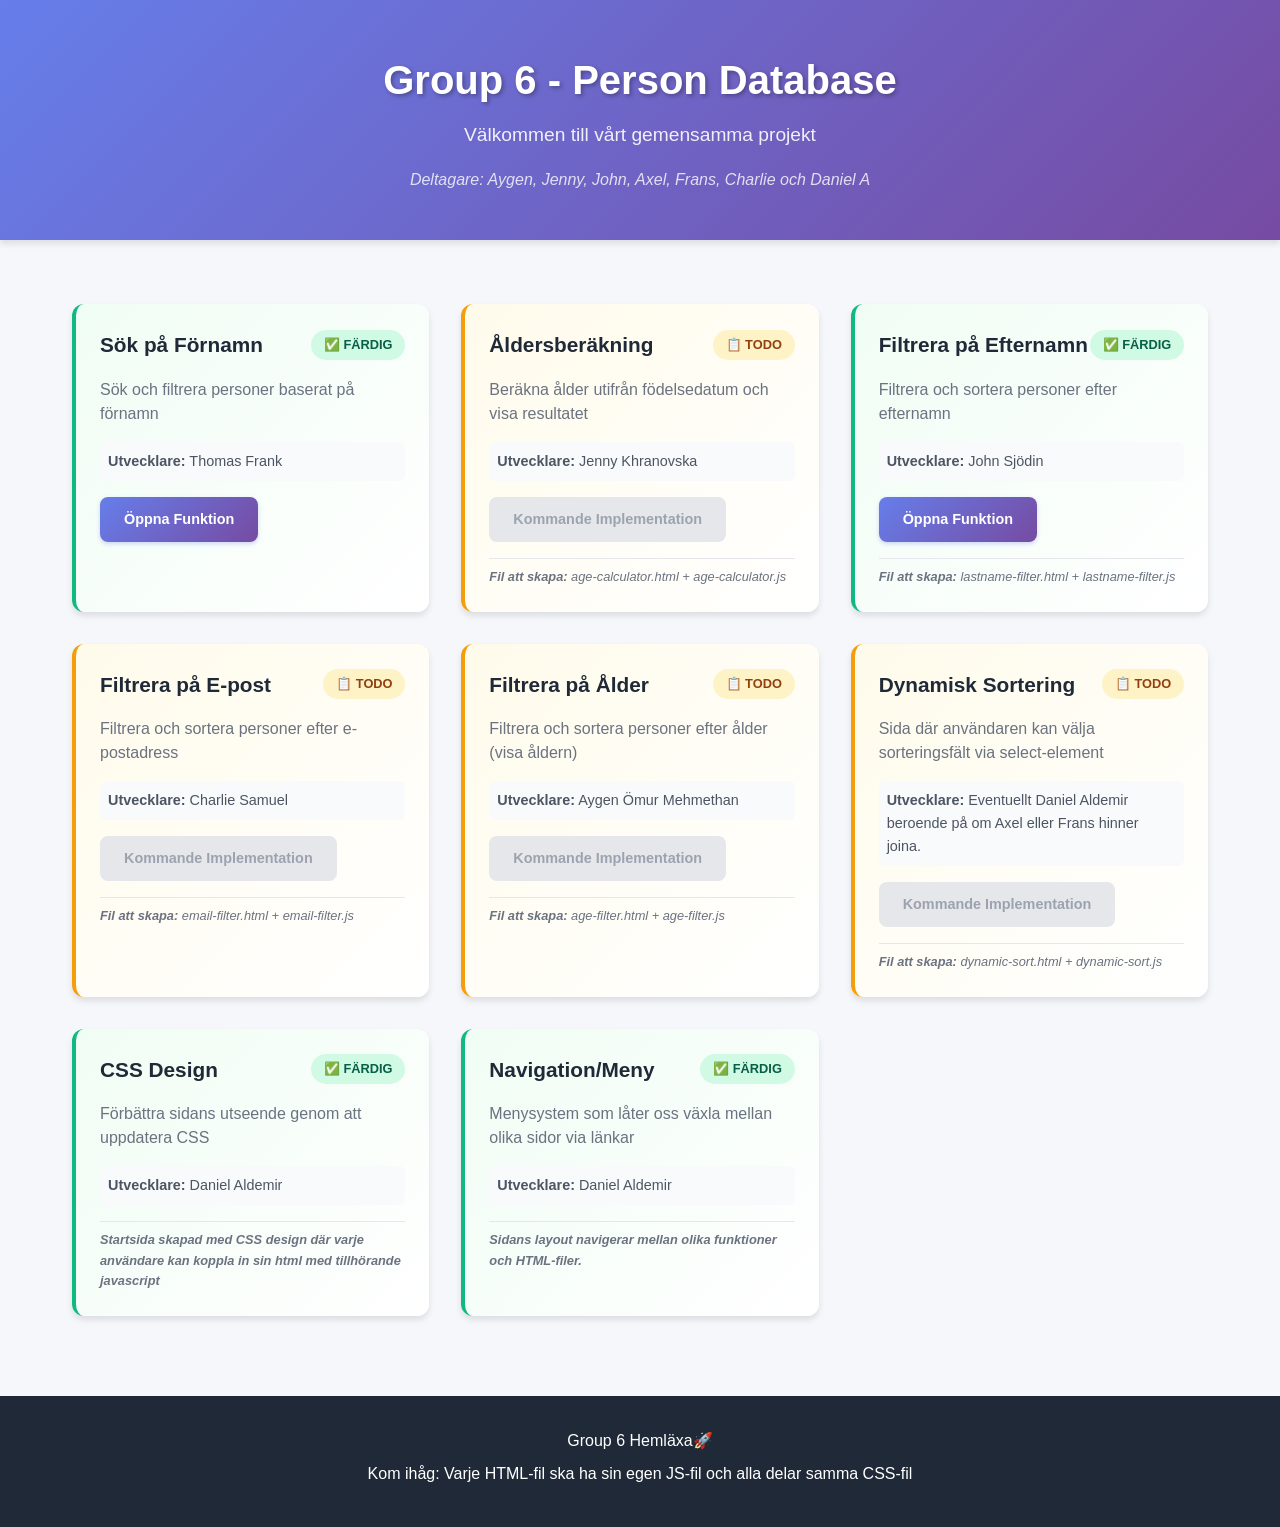
==== index.html @ 484a7b54 "Update status: John Sjödin completed lastname filter functionality - Changed status from TODO to COM" ====
<!DOCTYPE html>
<html lang="en">
<head>
  <meta charset="UTF-8">
  <meta name="viewport" content="width=device-width, initial-scale=1.0">
  <title>Group 6 - Person Database Hub</title>
  <link rel="stylesheet" href="style.css">
</head>
<body>
  <header class="main-header">
    <h1>Group 6 - Person Database</h1>
    <p class="subtitle">Välkommen till vårt gemensamma projekt</p>
    <p class="team-info">Deltagare: Aygen, Jenny, John, Axel, Frans, Charlie och Daniel A</p>
  </header>

  <main class="hub-container">
    <div class="functions-grid">
      
      <!-- Funktion 1: Sök på förnamn (FÄRDIG) -->
      <div class="function-card completed">
        <div class="function-header">
          <h3>Sök på Förnamn</h3>
          <span class="status-badge completed">✅ FÄRDIG</span>
        </div>
        <p class="function-description">Sök och filtrera personer baserat på förnamn</p>
        <div class="developer-info">
          <strong>Utvecklare:</strong> Thomas Frank
        </div>
        <div class="function-actions">
          <a href="firstname-filter.html" class="btn primary">Öppna Funktion</a>
        </div>
      </div>

      <!-- Funktion 2: Åldersberäkning -->
      <div class="function-card todo">
        <div class="function-header">
          <h3>Åldersberäkning</h3>
          <span class="status-badge todo">📋 TODO</span>
        </div>
        <p class="function-description">Beräkna ålder utifrån födelsedatum och visa resultatet</p>
        <div class="developer-info">
          <strong>Utvecklare:</strong>  Jenny Khranovska
        </div>
        <div class="function-actions">
          <span class="btn disabled">Kommande Implementation</span>
        </div>
        <div class="tech-notes">
          <strong>Fil att skapa:</strong> age-calculator.html + age-calculator.js
        </div>
      </div>

      <!-- Funktion 3: Filtrera på efternamn -->
      <div class="function-card completed">
        <div class="function-header">
          <h3>Filtrera på Efternamn</h3>
          <span class="status-badge completed">✅ FÄRDIG</span>
        </div>
        <p class="function-description">Filtrera och sortera personer efter efternamn</p>
        <div class="developer-info">
          <strong>Utvecklare:</strong> John Sjödin
        </div>
        <div class="function-actions">
          <a href="lastname-filter.html" class="btn primary">Öppna Funktion</a>
        </div>
        <div class="tech-notes">
          <strong>Fil att skapa:</strong> lastname-filter.html + lastname-filter.js
        </div>
      </div>

      <!-- Funktion 4: Filtrera på e-post -->
      <div class="function-card todo">
        <div class="function-header">
          <h3>Filtrera på E-post</h3>
          <span class="status-badge todo">📋 TODO</span>
        </div>
        <p class="function-description">Filtrera och sortera personer efter e-postadress</p>
        <div class="developer-info">
          <strong>Utvecklare:</strong> Charlie Samuel
        </div>
        <div class="function-actions">
          <span class="btn disabled">Kommande Implementation</span>
        </div>
        <div class="tech-notes">
          <strong>Fil att skapa:</strong> email-filter.html + email-filter.js
        </div>
      </div>

      <!-- Funktion 5: Filtrera på ålder -->
      <div class="function-card todo">
        <div class="function-header">
          <h3>Filtrera på Ålder</h3>
          <span class="status-badge todo">📋 TODO</span>
        </div>
        <p class="function-description">Filtrera och sortera personer efter ålder (visa åldern)</p>
        <div class="developer-info">
          <strong>Utvecklare:</strong> Aygen Ömur Mehmethan
        </div>
        <div class="function-actions">
          <span class="btn disabled">Kommande Implementation</span>
        </div>
        <div class="tech-notes">
          <strong>Fil att skapa:</strong> age-filter.html + age-filter.js
        </div>
      </div>

      <!-- Funktion 6: Dynamisk sortering -->
      <div class="function-card todo">
        <div class="function-header">
          <h3>Dynamisk Sortering</h3>
          <span class="status-badge todo">📋 TODO</span>
        </div>
        <p class="function-description">Sida där användaren kan välja sorteringsfält via select-element</p>
        <div class="developer-info">
          <strong>Utvecklare:</strong>  Eventuellt Daniel Aldemir beroende på om Axel eller Frans hinner joina.
        </div>
        <div class="function-actions">
          <span class="btn disabled">Kommande Implementation</span>
        </div>
        <div class="tech-notes">
          <strong>Fil att skapa:</strong> dynamic-sort.html + dynamic-sort.js
        </div>
      </div>

      <!-- Funktion 7: CSS-förbättringar -->
        <div class="function-card completed">
          <div class="function-header">
            <h3>CSS Design</h3>
            <span class="status-badge completed">✅ FÄRDIG</span>
        </div>

        <p class="function-description">Förbättra sidans utseende genom att uppdatera CSS</p>
        <div class="developer-info">
          <strong>Utvecklare:</strong> Daniel Aldemir
        </div>
        <div class="tech-notes">
          <strong>Startsida skapad med CSS design där varje användare kan koppla in sin html med tillhörande javascript</strong> 
        </div>
      </div>

      <!-- Funktion 8: Menysystem -->
       <div class="function-card completed">
        <div class="function-header">
          <h3>Navigation/Meny</h3>
          <span class="status-badge completed">✅ FÄRDIG</span>
        </div>
        <p class="function-description">Menysystem som låter oss växla mellan olika sidor via länkar</p>
        <div class="developer-info">
          <strong>Utvecklare:</strong> Daniel Aldemir
        </div>
        <div class="tech-notes">
          <strong>Sidans layout navigerar mellan olika funktioner och HTML-filer.</strong> 
        </div>
      </div>

    </div>
  </main>

  <footer class="main-footer">
    <p>Group 6 Hemläxa🚀</p>
    <p>Kom ihåg: Varje HTML-fil ska ha sin egen JS-fil och alla delar samma CSS-fil</p>
  </footer>

</body>
</html>
---- style.css ----
/* ==========================================================================
   GRUND STYLING OCH RESET
   ========================================================================== */

* {
  margin: 0;
  padding: 0;
  box-sizing: border-box;
}

body {
  font-family: 'Segoe UI', Tahoma, Geneva, Verdana, sans-serif;
  line-height: 1.6;
  color: #333;
  background-color: #f5f7fa;
}

/* ==========================================================================
   HUB-SIDA STYLING
   ========================================================================== */

.main-header {
  background: linear-gradient(135deg, #667eea 0%, #764ba2 100%);
  color: white;
  text-align: center;
  padding: 3rem 2rem;
  box-shadow: 0 4px 6px rgba(0, 0, 0, 0.1);
}

.main-header h1 {
  font-size: 2.5rem;
  font-weight: 700;
  margin-bottom: 0.5rem;
  text-shadow: 2px 2px 4px rgba(0, 0, 0, 0.3);
}

.subtitle {
  font-size: 1.2rem;
  margin-bottom: 1rem;
  opacity: 0.9;
}

.team-info {
  font-size: 1rem;
  opacity: 0.8;
  font-style: italic;
}

.hub-container {
  max-width: 1200px;
  margin: 2rem auto;
  padding: 2rem;
}

.functions-grid {
  display: grid;
  grid-template-columns: repeat(auto-fit, minmax(350px, 1fr));
  gap: 2rem;
}

/* ==========================================================================
   FUNKTIONS-KORT
   ========================================================================== */

.function-card {
  background: white;
  border-radius: 12px;
  box-shadow: 0 4px 6px rgba(0, 0, 0, 0.1);
  padding: 1.5rem;
  transition: transform 0.3s ease, box-shadow 0.3s ease;
  border-left: 4px solid #ddd;

}

.function-card:hover {
  transform: translateY(-2px);
  box-shadow: 0 8px 15px rgba(0, 0, 0, 0.15);
}

.function-card.completed {
  border-left-color: #10b981;
  background: linear-gradient(135deg, #f0fdf4 0%, #ffffff 100%);
}

.function-card.todo {
  border-left-color: #f59e0b;
  background: linear-gradient(135deg, #fffbeb 0%, #ffffff 100%);
}

.function-header {
  display: flex;
  justify-content: space-between;
  align-items: center;
  margin-bottom: 1rem;
}

.function-header h3 {
  font-size: 1.3rem;
  color: #1f2937;
  margin: 0;
}

.status-badge {
  padding: 0.3rem 0.8rem;
  border-radius: 20px;
  font-size: 0.8rem;
  font-weight: 600;
}

.status-badge.completed {
  background-color: #d1fae5;
  color: #065f46;
}

.status-badge.todo {
  background-color: #fef3c7;
  color: #92400e;
}

.function-description {
  color: #6b7280;
  margin-bottom: 1rem;
  line-height: 1.5;
}

.developer-info {
  margin-bottom: 1rem;
  padding: 0.5rem;
  background-color: #f9fafb;
  border-radius: 6px;
  font-size: 0.9rem;
  color: #4b5563;
}

.function-actions {
  margin-bottom: 1rem;
}

.tech-notes {
  font-size: 0.8rem;
  color: #6b7280;
  font-style: italic;
  padding-top: 0.5rem;
  border-top: 1px solid #e5e7eb;
}

/* ==========================================================================
   KNAPPAR
   ========================================================================== */

.btn {
  display: inline-block;
  padding: 0.7rem 1.5rem;
  border-radius: 8px;
  text-decoration: none;
  font-weight: 600;
  font-size: 0.9rem;
  transition: all 0.3s ease;
  border: none;
  cursor: pointer;
}

.btn.primary {
  background: linear-gradient(135deg, #667eea 0%, #764ba2 100%);
  color: white;
  box-shadow: 0 2px 4px rgba(102, 126, 234, 0.3);
}

.btn.primary:hover {
  transform: translateY(-1px);
  box-shadow: 0 4px 8px rgba(102, 126, 234, 0.4);
}

.btn.disabled {
  background-color: #e5e7eb;
  color: #9ca3af;
  cursor: not-allowed;
}

/* ==========================================================================
   FOOTER
   ========================================================================== */

.main-footer {
  text-align: center;
  padding: 2rem;
  background-color: #1f2937;
  color: white;
  margin-top: 3rem;
}

.main-footer p {
  margin-bottom: 0.5rem;
}



/* ==========================================================================
   BEFINTLIGA KOMPONENTER (för search-by-firstname och framtida sidor)
   ========================================================================== */

.person {
  padding: 20px;
  border: 1px solid #e5e7eb;
  border-radius: 10px;
  margin-bottom: 20px;
  background: white;
  box-shadow: 0 2px 4px rgba(0, 0, 0, 0.1);
}

.input-header{
  margin-top: 10px;
}

.search-field {
  width: calc(100% - 25px);
  margin-bottom: 20px;
  padding: 12px;
  border: 2px solid #e5e7eb;
  border-radius: 8px;
  font-size: 1rem;
  transition: border-color 0.3s ease;
}

.search-field:focus {
  outline: none;
  border-color: #667eea;
  box-shadow: 0 0 0 3px rgba(102, 126, 234, 0.1);
}

/* ==========================================================================
   GEMENSAM SIDSTYLING (för individuella funktions-sidor)
   ========================================================================== */

.page-header {
  background: linear-gradient(135deg, #667eea 0%, #764ba2 100%);
  color: white;
  padding: 2rem;
  text-align: center;
  position: relative;
}

.back-link {
  position: absolute;
  top: 1rem;
  left: 1rem;
  color: white;
  text-decoration: none;
  padding: 0.5rem 1rem;
  border-radius: 20px;
  background: rgba(255, 255, 255, 0.2);
  transition: background 0.3s ease;
}

.back-link:hover {
  background: rgba(255, 255, 255, 0.3);
}

.content-container {
  max-width: 800px;
  margin: 2rem auto;
  padding: 2rem;
  background: white;
  border-radius: 12px;
  box-shadow: 0 4px 6px rgba(0, 0, 0, 0.1);
}
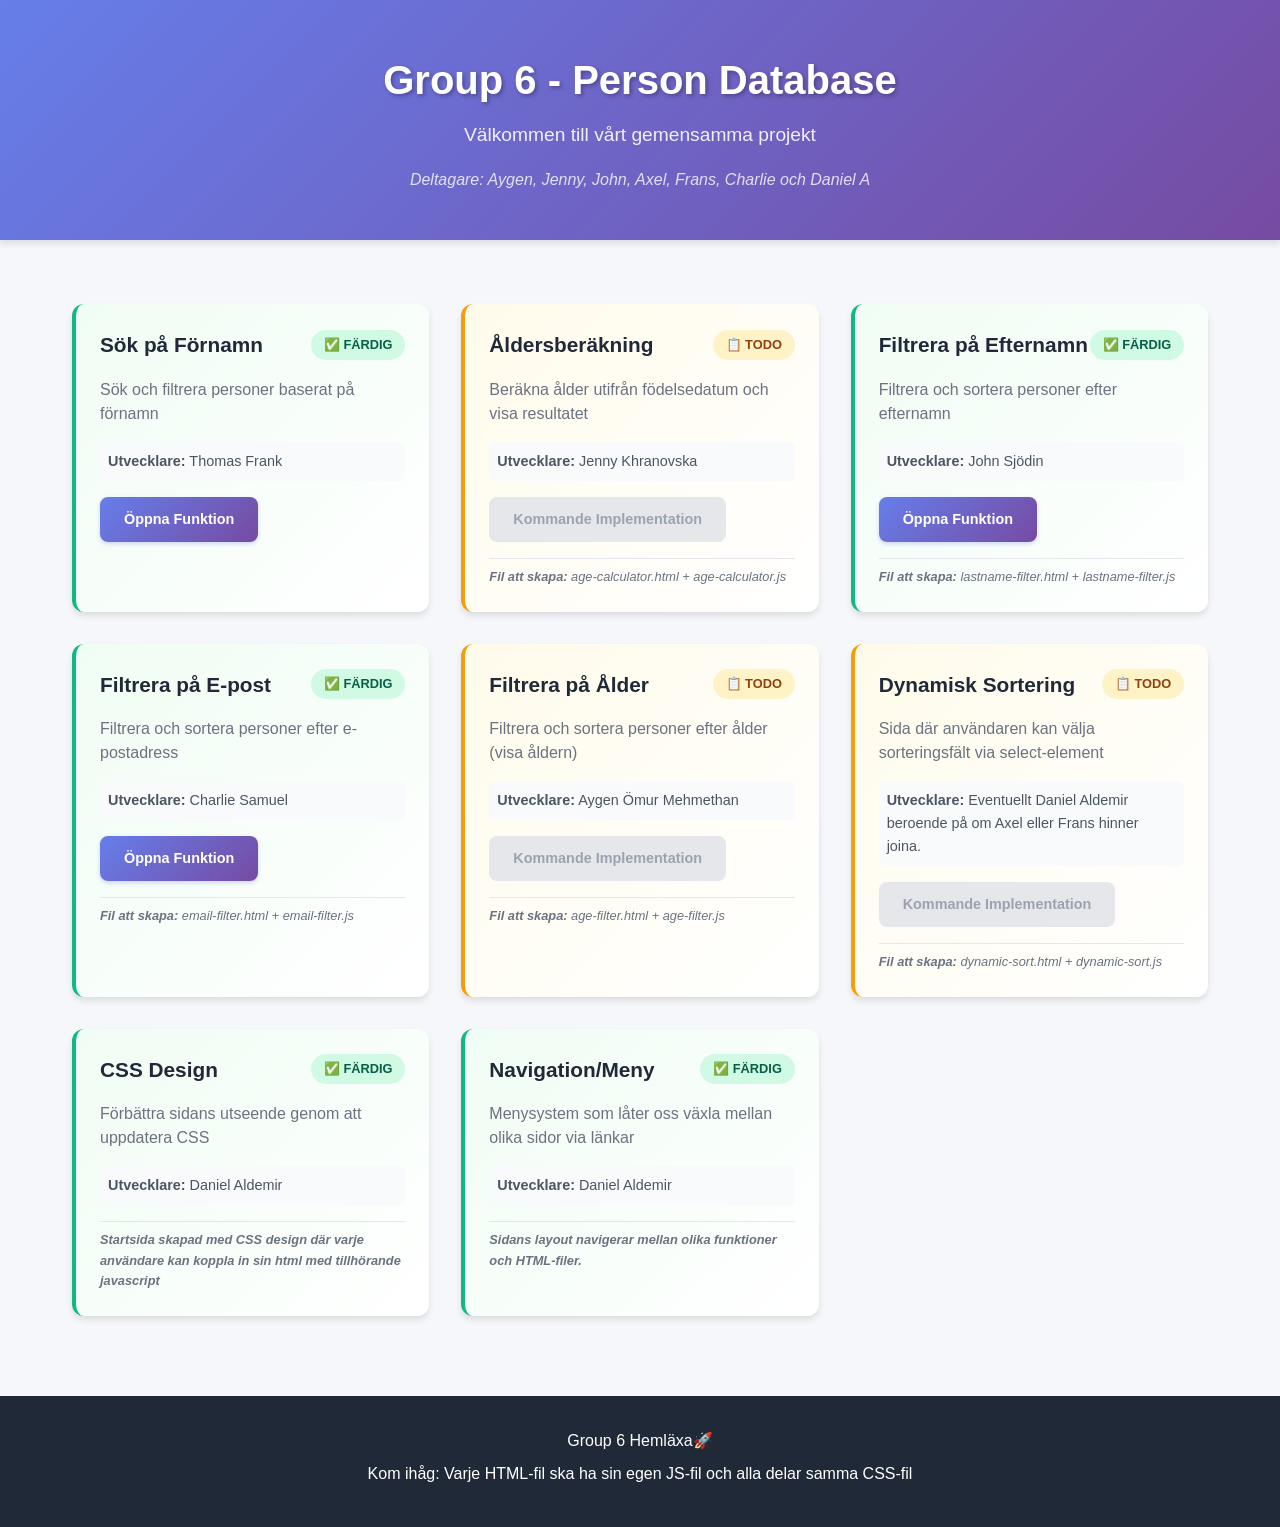
==== commit cff0806a: "Uppdaterade Charlies funktion så den länkas in till index.html och hans funktion får status färdig" ====
--- a/index.html
+++ b/index.html
@@ -68,17 +68,17 @@
       </div>
 
       <!-- Funktion 4: Filtrera på e-post -->
-      <div class="function-card todo">
+      <div class="function-card completed">
         <div class="function-header">
           <h3>Filtrera på E-post</h3>
-          <span class="status-badge todo">📋 TODO</span>
+          <span class="status-badge completed">✅ FÄRDIG</span>
         </div>
         <p class="function-description">Filtrera och sortera personer efter e-postadress</p>
         <div class="developer-info">
           <strong>Utvecklare:</strong> Charlie Samuel
         </div>
         <div class="function-actions">
-          <span class="btn disabled">Kommande Implementation</span>
+          <a href="email-filter.html" class="btn primary">Öppna Funktion</a>
         </div>
         <div class="tech-notes">
           <strong>Fil att skapa:</strong> email-filter.html + email-filter.js
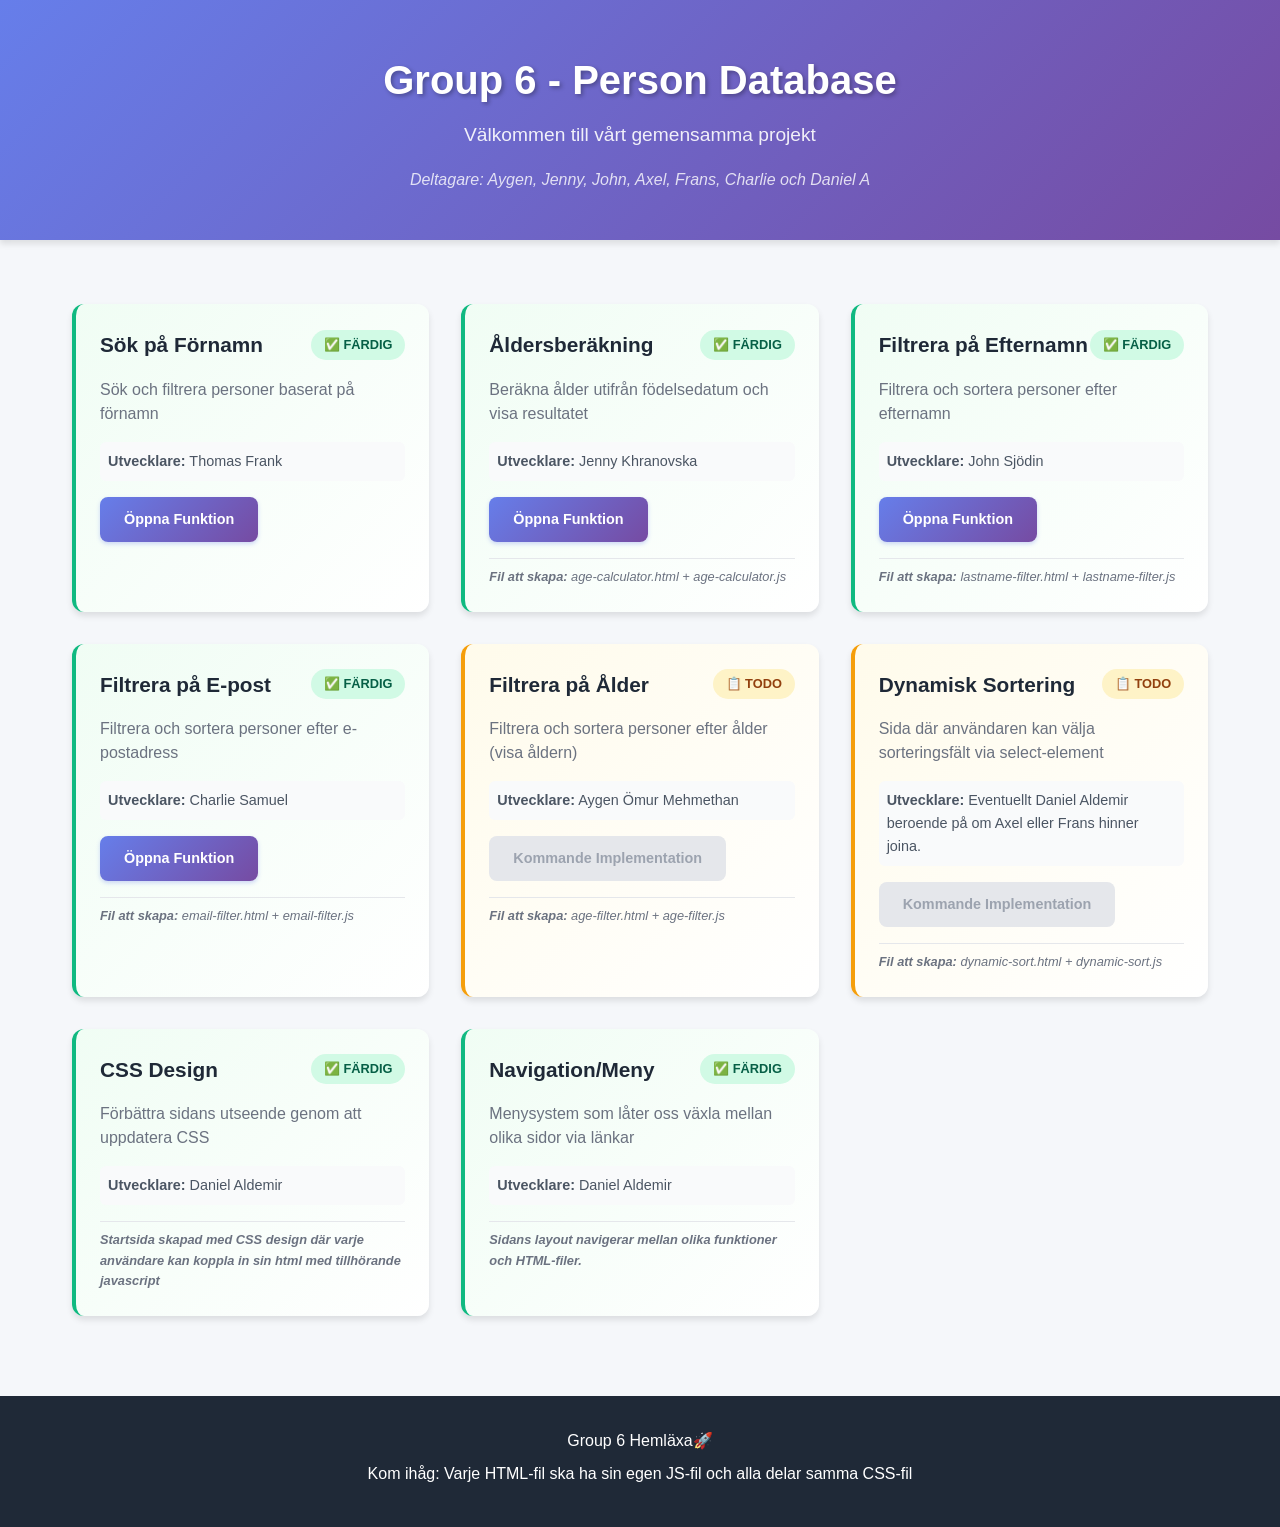
==== commit d01c9c7e: "Bugfix: Renamed age-filter files to age-calculator and updated index.html references" ====
--- a/index.html
+++ b/index.html
@@ -32,17 +32,17 @@
       </div>
 
       <!-- Funktion 2: Åldersberäkning -->
-      <div class="function-card todo">
+      <div class="function-card completed">
         <div class="function-header">
           <h3>Åldersberäkning</h3>
-          <span class="status-badge todo">📋 TODO</span>
+          <span class="status-badge completed">✅ FÄRDIG</span>
         </div>
         <p class="function-description">Beräkna ålder utifrån födelsedatum och visa resultatet</p>
         <div class="developer-info">
           <strong>Utvecklare:</strong>  Jenny Khranovska
         </div>
         <div class="function-actions">
-          <span class="btn disabled">Kommande Implementation</span>
+          <a href="firstname-filter.html" class="btn primary">Öppna Funktion</a>
         </div>
         <div class="tech-notes">
           <strong>Fil att skapa:</strong> age-calculator.html + age-calculator.js
--- a/style.css
+++ b/style.css
@@ -263,4 +263,9 @@
   background: white;
   border-radius: 12px;
   box-shadow: 0 4px 6px rgba(0, 0, 0, 0.1);
+}
+
+.age-highlight{
+  color: #667eea;
+  font-weight: bold;
 }
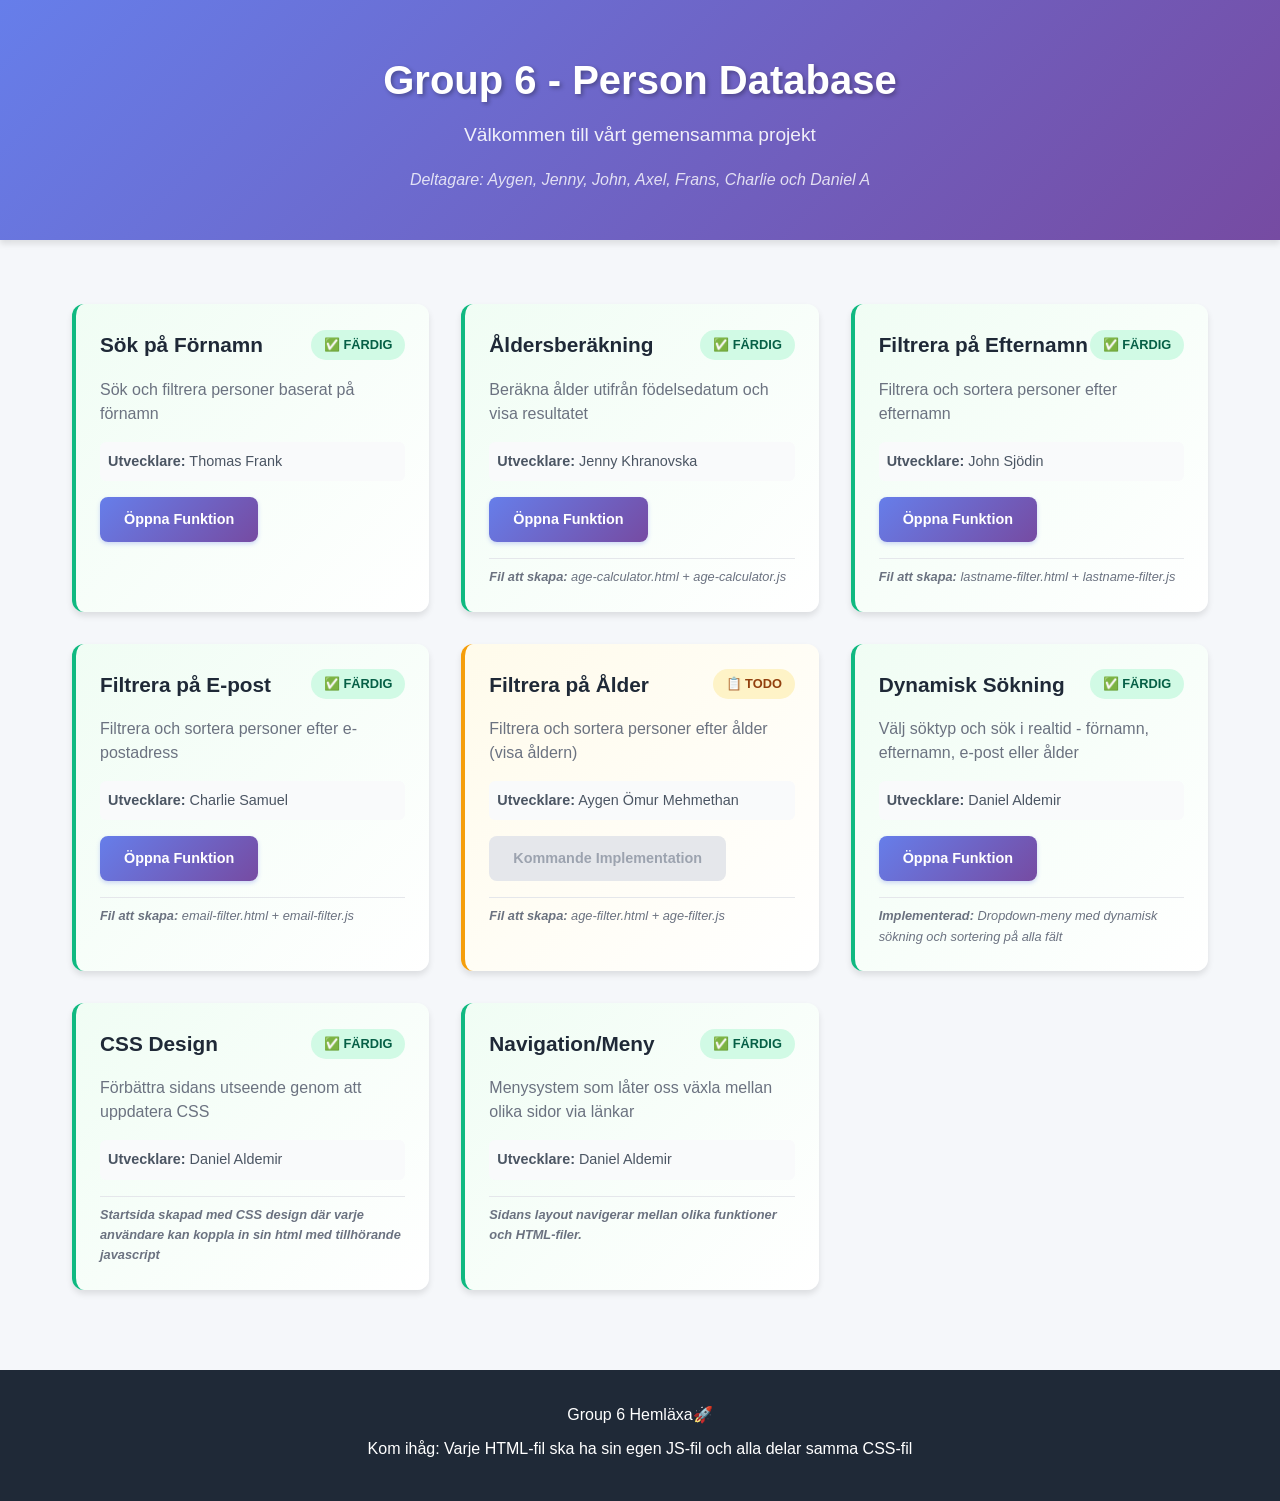
==== commit d817dd11: "Uppdaterade index.html så dynamisk sökning slutförs och länkas till rätt fil." ====
--- a/index.html
+++ b/index.html
@@ -1,11 +1,13 @@
 <!DOCTYPE html>
 <html lang="en">
+
 <head>
   <meta charset="UTF-8">
   <meta name="viewport" content="width=device-width, initial-scale=1.0">
   <title>Group 6 - Person Database Hub</title>
   <link rel="stylesheet" href="style.css">
 </head>
+
 <body>
   <header class="main-header">
     <h1>Group 6 - Person Database</h1>
@@ -15,7 +17,7 @@
 
   <main class="hub-container">
     <div class="functions-grid">
-      
+
       <!-- Funktion 1: Sök på förnamn (FÄRDIG) -->
       <div class="function-card completed">
         <div class="function-header">
@@ -39,10 +41,10 @@
         </div>
         <p class="function-description">Beräkna ålder utifrån födelsedatum och visa resultatet</p>
         <div class="developer-info">
-          <strong>Utvecklare:</strong>  Jenny Khranovska
+          <strong>Utvecklare:</strong> Jenny Khranovska
         </div>
         <div class="function-actions">
-          <a href="firstname-filter.html" class="btn primary">Öppna Funktion</a>
+          <a href="age-calculator.html" class="btn primary">Öppna Funktion</a>
         </div>
         <div class="tech-notes">
           <strong>Fil att skapa:</strong> age-calculator.html + age-calculator.js
@@ -103,29 +105,29 @@
         </div>
       </div>
 
-      <!-- Funktion 6: Dynamisk sortering -->
-      <div class="function-card todo">
+      <!-- Funktion 6: Dynamisk sökning -->
+      <div class="function-card completed">
         <div class="function-header">
-          <h3>Dynamisk Sortering</h3>
-          <span class="status-badge todo">📋 TODO</span>
+          <h3>Dynamisk Sökning</h3>
+          <span class="status-badge completed">✅ FÄRDIG</span>
         </div>
-        <p class="function-description">Sida där användaren kan välja sorteringsfält via select-element</p>
+        <p class="function-description">Välj söktyp och sök i realtid - förnamn, efternamn, e-post eller ålder</p>
         <div class="developer-info">
-          <strong>Utvecklare:</strong>  Eventuellt Daniel Aldemir beroende på om Axel eller Frans hinner joina.
+          <strong>Utvecklare:</strong> Daniel Aldemir
         </div>
         <div class="function-actions">
-          <span class="btn disabled">Kommande Implementation</span>
+          <a href="dynamic-sort.html" class="btn primary">Öppna Funktion</a>
         </div>
         <div class="tech-notes">
-          <strong>Fil att skapa:</strong> dynamic-sort.html + dynamic-sort.js
+          <strong>Implementerad:</strong> Dropdown-meny med dynamisk sökning och sortering på alla fält
         </div>
       </div>
 
       <!-- Funktion 7: CSS-förbättringar -->
-        <div class="function-card completed">
-          <div class="function-header">
-            <h3>CSS Design</h3>
-            <span class="status-badge completed">✅ FÄRDIG</span>
+      <div class="function-card completed">
+        <div class="function-header">
+          <h3>CSS Design</h3>
+          <span class="status-badge completed">✅ FÄRDIG</span>
         </div>
 
         <p class="function-description">Förbättra sidans utseende genom att uppdatera CSS</p>
@@ -133,12 +135,13 @@
           <strong>Utvecklare:</strong> Daniel Aldemir
         </div>
         <div class="tech-notes">
-          <strong>Startsida skapad med CSS design där varje användare kan koppla in sin html med tillhörande javascript</strong> 
+          <strong>Startsida skapad med CSS design där varje användare kan koppla in sin html med tillhörande
+            javascript</strong>
         </div>
       </div>
 
       <!-- Funktion 8: Menysystem -->
-       <div class="function-card completed">
+      <div class="function-card completed">
         <div class="function-header">
           <h3>Navigation/Meny</h3>
           <span class="status-badge completed">✅ FÄRDIG</span>
@@ -148,7 +151,7 @@
           <strong>Utvecklare:</strong> Daniel Aldemir
         </div>
         <div class="tech-notes">
-          <strong>Sidans layout navigerar mellan olika funktioner och HTML-filer.</strong> 
+          <strong>Sidans layout navigerar mellan olika funktioner och HTML-filer.</strong>
         </div>
       </div>
 
@@ -161,4 +164,5 @@
   </footer>
 
 </body>
+
 </html>
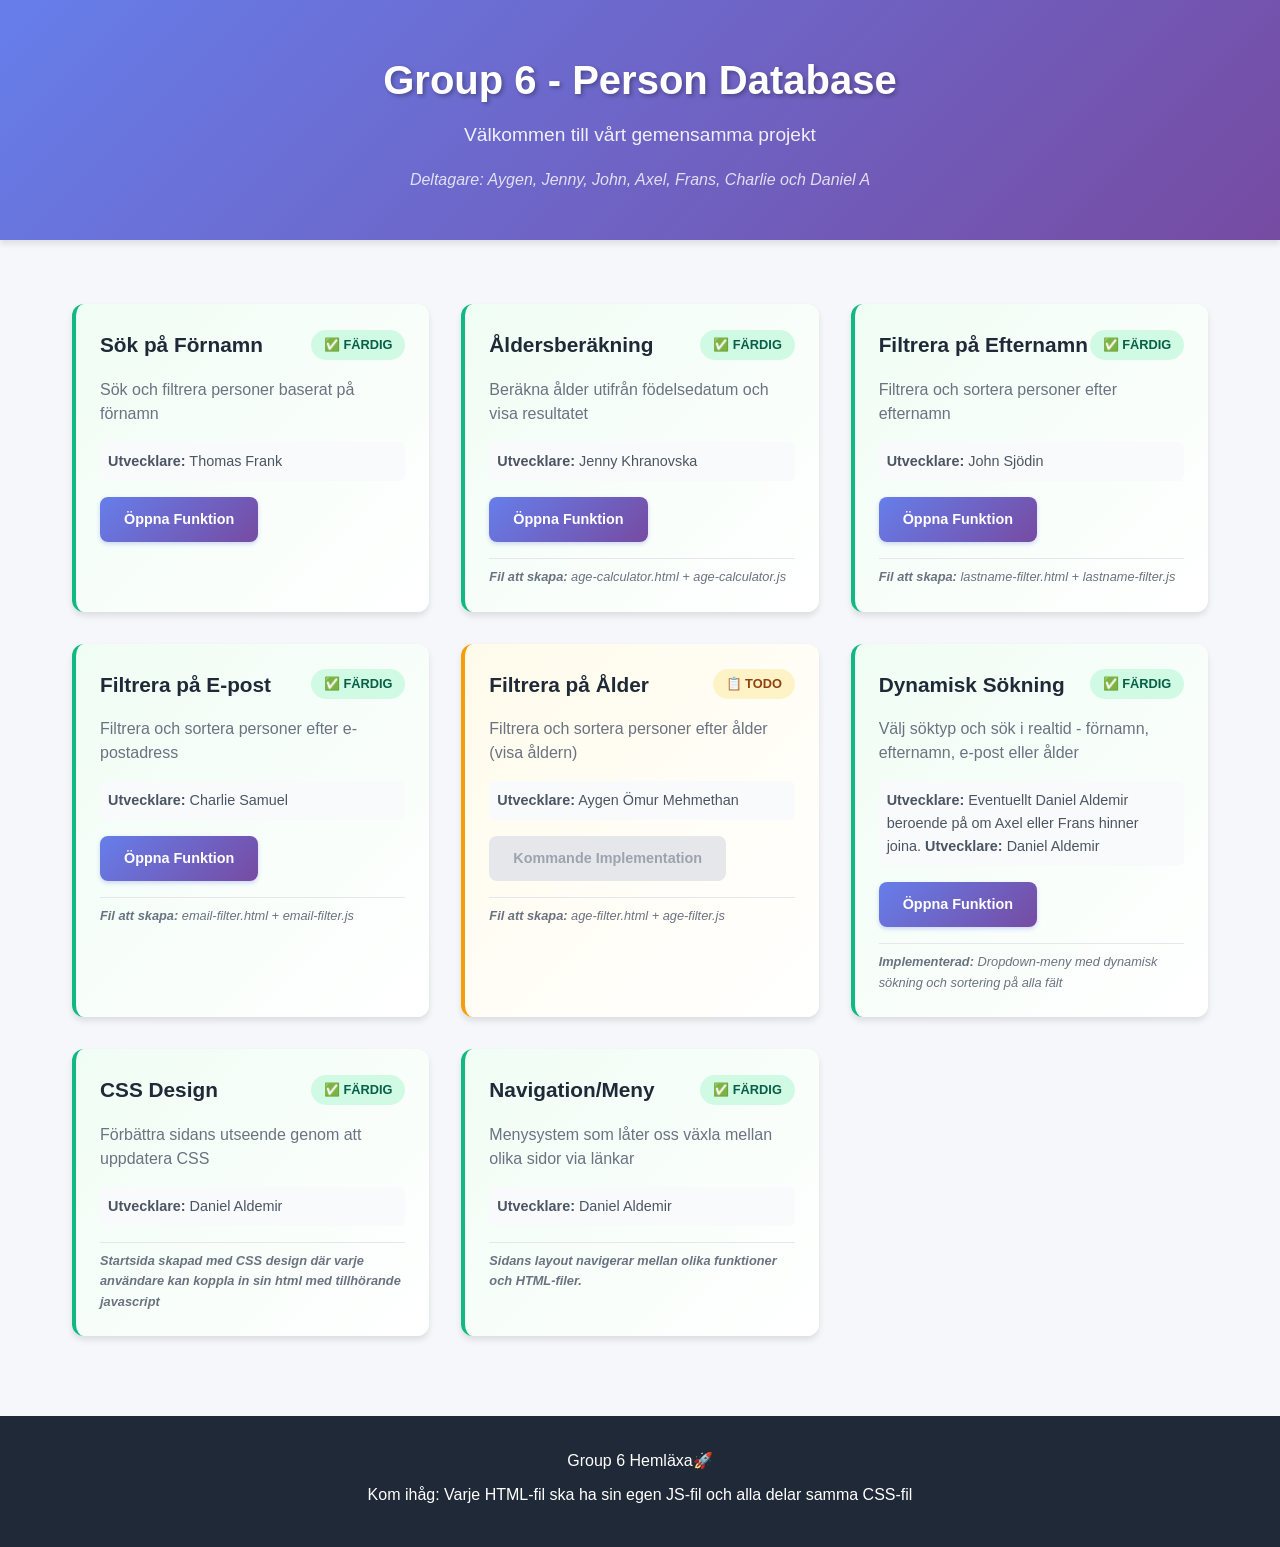
==== commit 8696dba4: "Merge branch 'develop' into feature/age-filter" ====
--- a/index.html
+++ b/index.html
@@ -113,7 +113,11 @@
         </div>
         <p class="function-description">Välj söktyp och sök i realtid - förnamn, efternamn, e-post eller ålder</p>
         <div class="developer-info">
+   
+          <strong>Utvecklare:</strong> Eventuellt Daniel Aldemir beroende på om Axel eller Frans hinner joina.
+
           <strong>Utvecklare:</strong> Daniel Aldemir
+
         </div>
         <div class="function-actions">
           <a href="dynamic-sort.html" class="btn primary">Öppna Funktion</a>
--- a/style.css
+++ b/style.css
@@ -268,4 +268,45 @@
 .age-highlight{
   color: #667eea;
   font-weight: bold;
-}+
+
+}
+
+/* ==========================================================================
+   DYNAMIC SORT styling
+   ========================================================================== */
+
+.sort-selection {
+  text-align: center;
+  margin-bottom: 2rem;
+  padding: 1rem;
+}
+
+.sort-selection label {
+  display: block;
+  font-weight: 600;
+  margin-bottom: 0.5rem;
+  color: #333;
+}
+
+.sort-dropdown {
+  width: 100%;
+  max-width: 350px;
+  padding: 12px;
+  border: 2px solid #e5e7eb;
+  border-radius: 8px;
+  font-size: 1rem;
+  transition: border-color 0.3s ease;
+}
+
+.sort-dropdown:focus {
+  outline: none;
+  border-color: #667eea;
+  box-shadow: 0 0 0 3px rgba(102, 126, 234, 0.1);
+}
+
+.search-container {
+  margin-bottom: 1.5rem;
+}
+
+
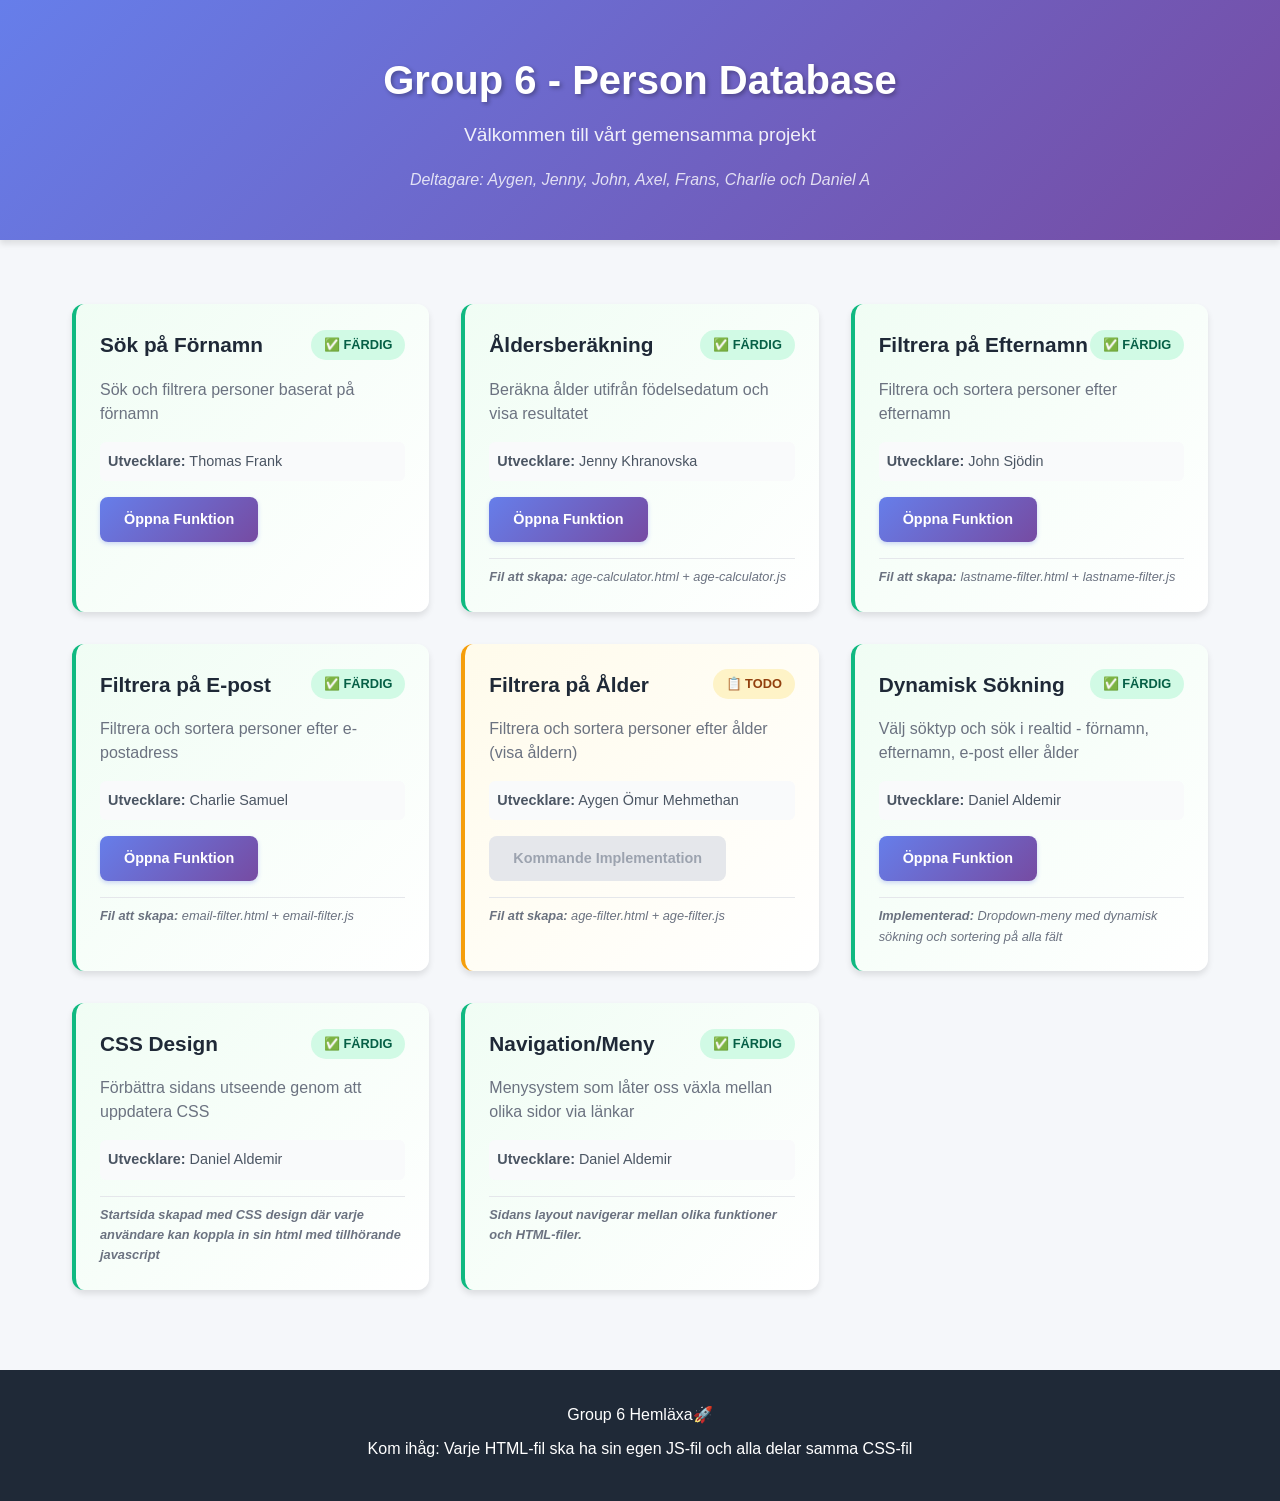
==== commit 7c651454: "Restored accidently deleted files" ====
--- a/index.html
+++ b/index.html
@@ -113,11 +113,7 @@
         </div>
         <p class="function-description">Välj söktyp och sök i realtid - förnamn, efternamn, e-post eller ålder</p>
         <div class="developer-info">
-   
-          <strong>Utvecklare:</strong> Eventuellt Daniel Aldemir beroende på om Axel eller Frans hinner joina.
-
           <strong>Utvecklare:</strong> Daniel Aldemir
-
         </div>
         <div class="function-actions">
           <a href="dynamic-sort.html" class="btn primary">Öppna Funktion</a>
--- a/style.css
+++ b/style.css
@@ -268,8 +268,6 @@
 .age-highlight{
   color: #667eea;
   font-weight: bold;
-
-
 }
 
 /* ==========================================================================
@@ -307,6 +305,4 @@
 
 .search-container {
   margin-bottom: 1.5rem;
-}
-
-
+}
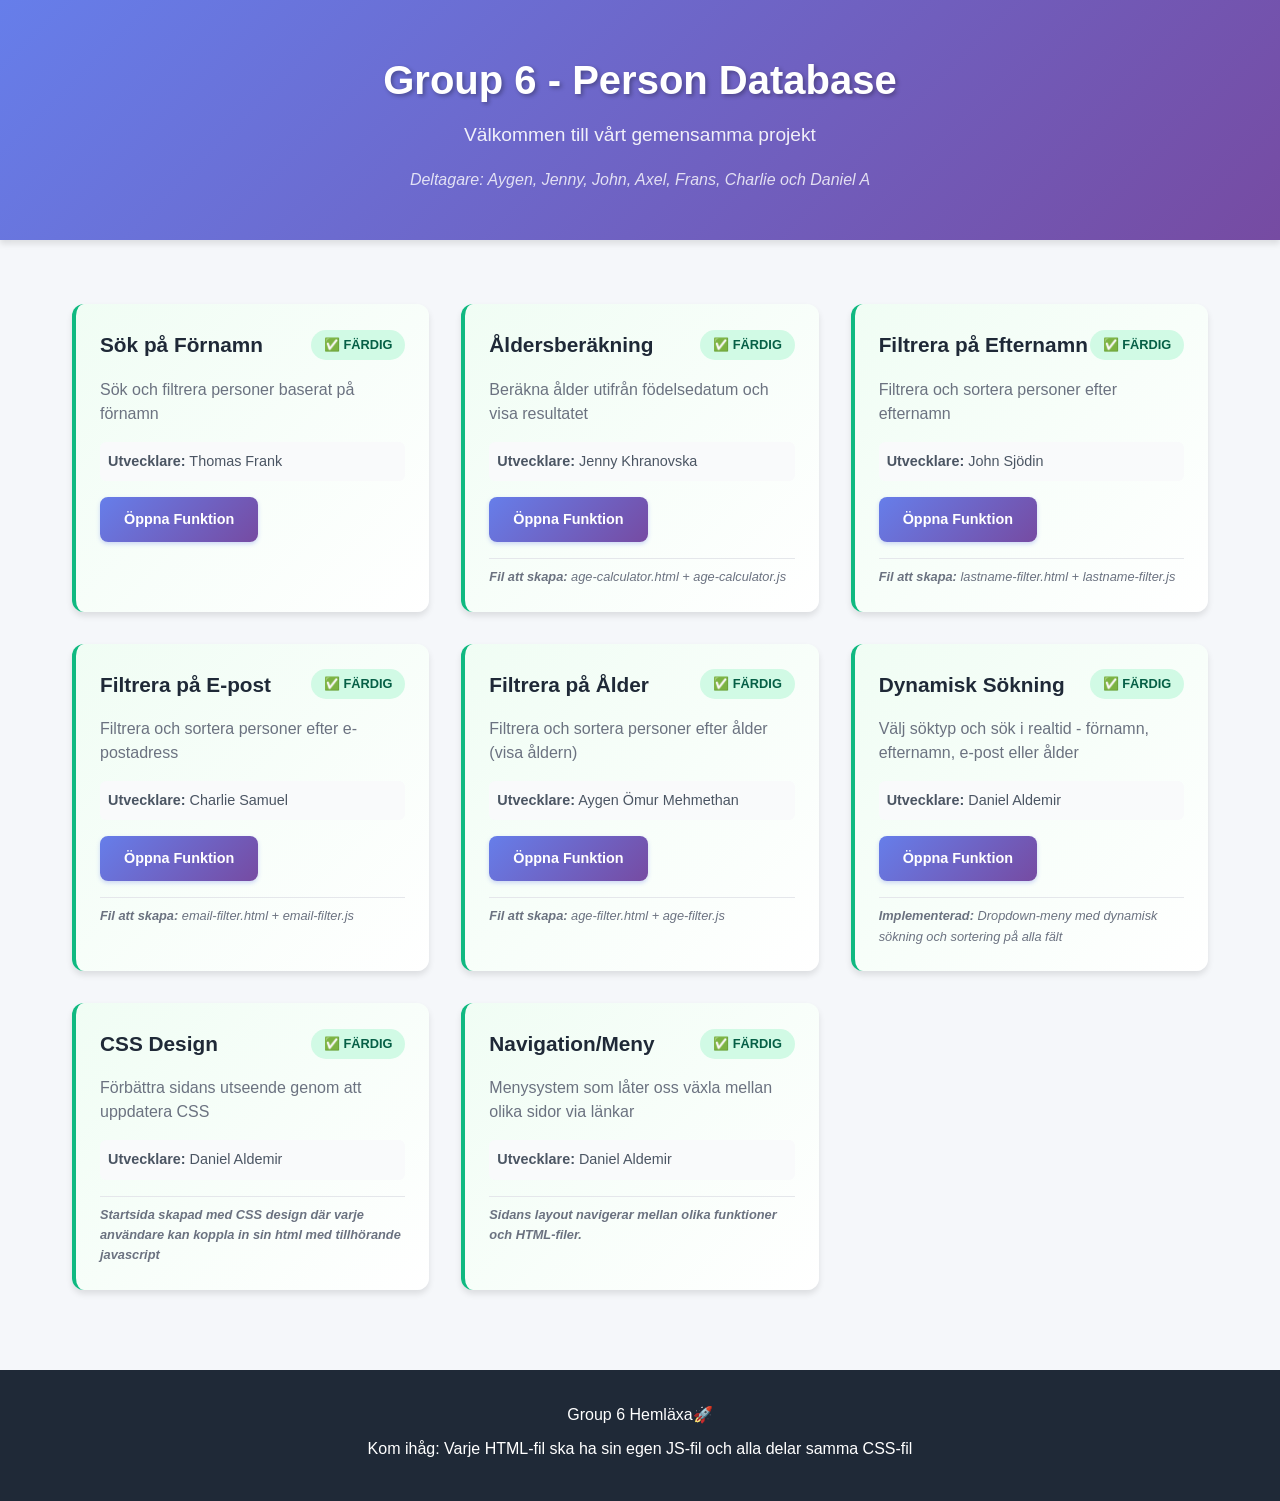
==== commit f3ed8d4a: "Mark function 5 as completed and update status badge; add link to age filter functionality" ====
--- a/index.html
+++ b/index.html
@@ -88,17 +88,17 @@
       </div>
 
       <!-- Funktion 5: Filtrera på ålder -->
-      <div class="function-card todo">
+      <div class="function-card completed">
         <div class="function-header">
           <h3>Filtrera på Ålder</h3>
-          <span class="status-badge todo">📋 TODO</span>
+          <span class="status-badge completed">✅ FÄRDIG</span>
         </div>
         <p class="function-description">Filtrera och sortera personer efter ålder (visa åldern)</p>
         <div class="developer-info">
           <strong>Utvecklare:</strong> Aygen Ömur Mehmethan
         </div>
         <div class="function-actions">
-          <span class="btn disabled">Kommande Implementation</span>
+         <a href="age-filter.html" class="btn primary">Öppna Funktion</a>
         </div>
         <div class="tech-notes">
           <strong>Fil att skapa:</strong> age-filter.html + age-filter.js
